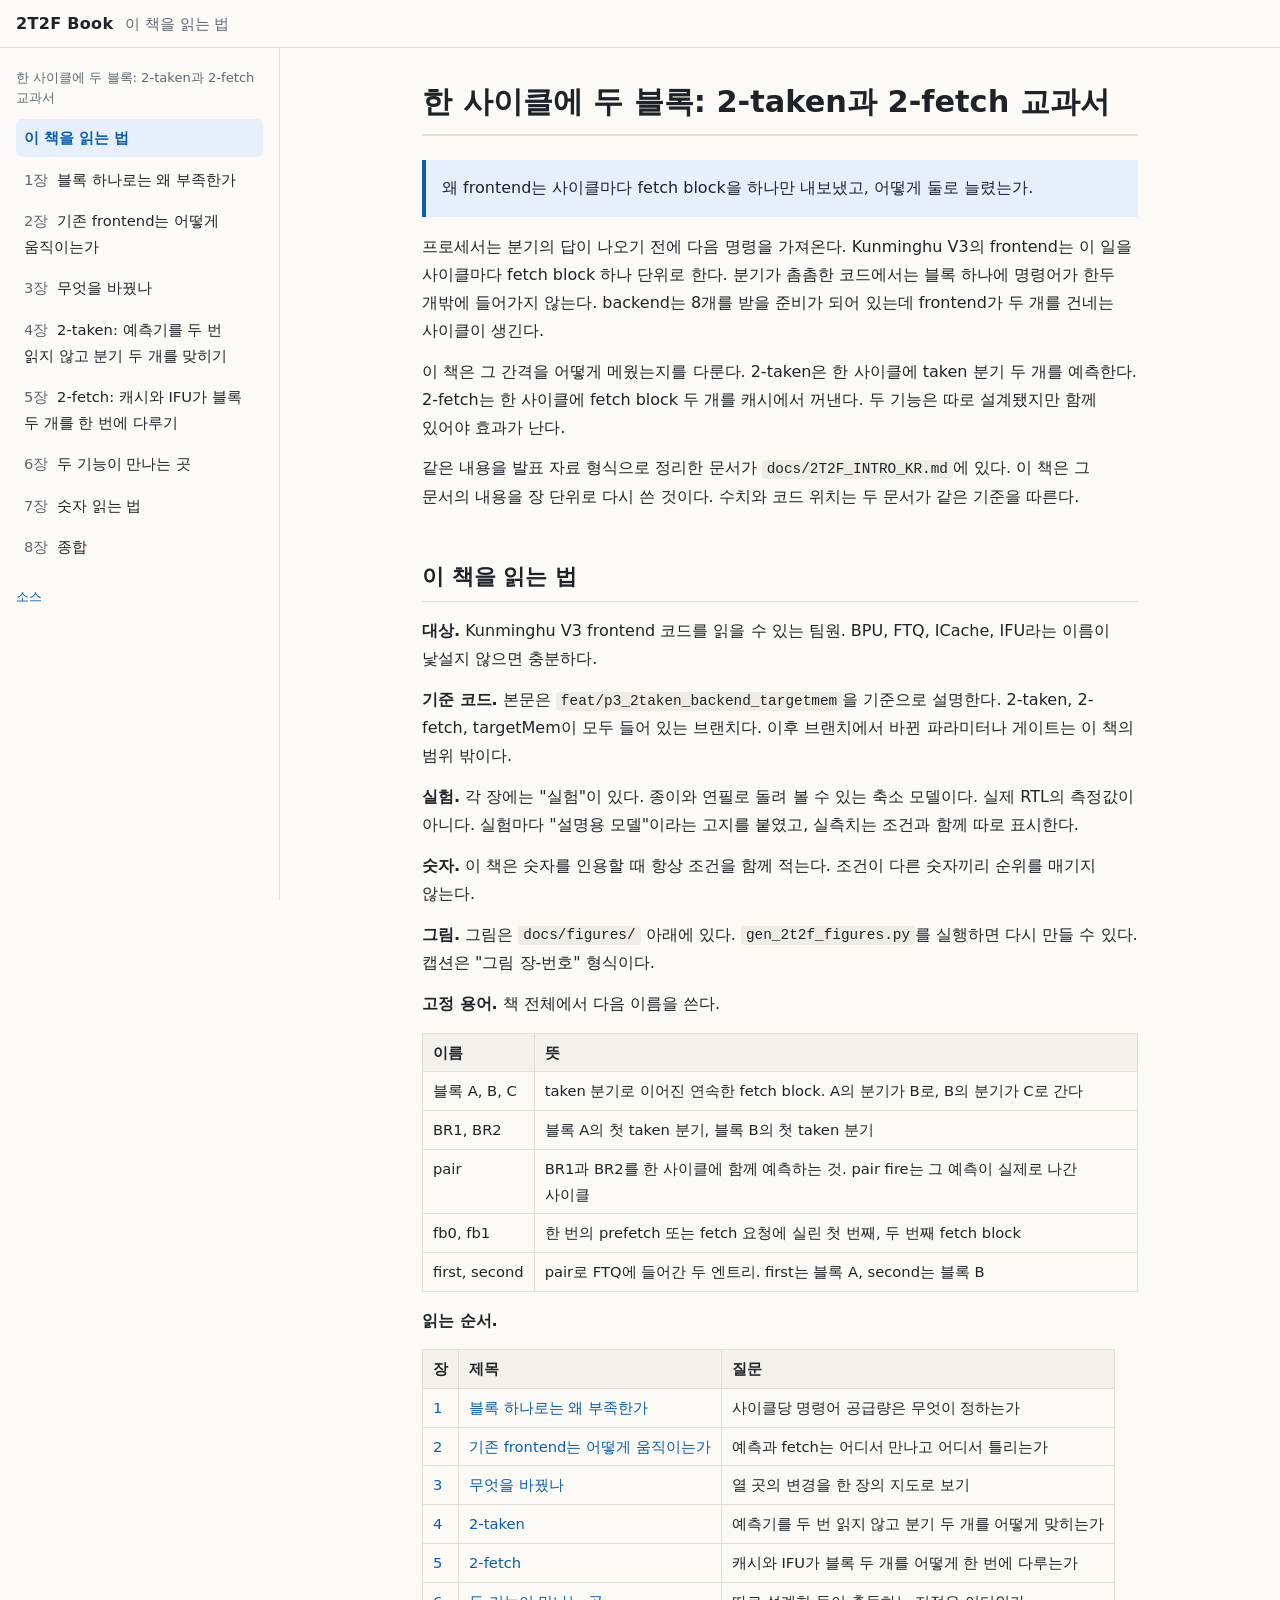
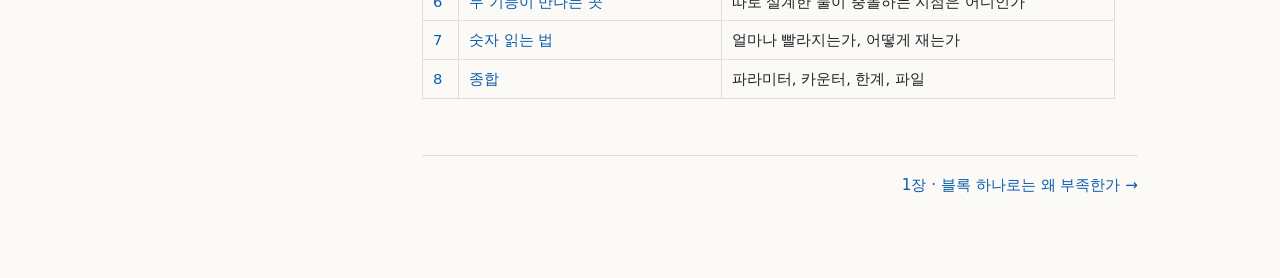
==== index.html @ 53d080ed "Add the 2T2F textbook as a static site Chapters are split from a single Markdown source and rendered" ====
<!doctype html>
<html lang="ko">
<head>
<meta charset="utf-8">
<meta name="viewport" content="width=device-width, initial-scale=1">
<title>2T2F Book · 한 사이클에 두 블록: 2-taken과 2-fetch 교과서</title>
<meta name="description" content="한 사이클에 두 블록: 2-taken과 2-fetch 교과서">
<link rel="stylesheet" href="assets/book.css">
</head>
<body>
<header class="top">
  <button class="menu" aria-label="목차" onclick="document.body.classList.toggle('nav-open')">☰</button>
  <a class="brand" href="index.html">2T2F Book</a>
  <span class="topline">이 책을 읽는 법</span>
</header>
<div class="layout">
<nav class="side">
  <div class="side-title">한 사이클에 두 블록: 2-taken과 2-fetch 교과서</div>
  <ul><li><a href="index.html" class=cur>이 책을 읽는 법</a></li><li><a href="chapters/ch1.html"><span class="n">1장</span> 블록 하나로는 왜 부족한가</a></li><li><a href="chapters/ch2.html"><span class="n">2장</span> 기존 frontend는 어떻게 움직이는가</a></li><li><a href="chapters/ch3.html"><span class="n">3장</span> 무엇을 바꿨나</a></li><li><a href="chapters/ch4.html"><span class="n">4장</span> 2-taken: 예측기를 두 번 읽지 않고 분기 두 개를 맞히기</a></li><li><a href="chapters/ch5.html"><span class="n">5장</span> 2-fetch: 캐시와 IFU가 블록 두 개를 한 번에 다루기</a></li><li><a href="chapters/ch6.html"><span class="n">6장</span> 두 기능이 만나는 곳</a></li><li><a href="chapters/ch7.html"><span class="n">7장</span> 숫자 읽는 법</a></li><li><a href="chapters/ch8.html"><span class="n">8장</span> 종합</a></li></ul>
  <div class="side-foot"><a href="https://github.com/star007kdh-proj/2t2f-book">소스</a></div>
</nav>
<main class="content">
<h1>한 사이클에 두 블록: 2-taken과 2-fetch 교과서</h1>
<blockquote>
<p>왜 frontend는 사이클마다 fetch block을 하나만 내보냈고, 어떻게 둘로 늘렸는가.</p>
</blockquote>
<p>프로세서는 분기의 답이 나오기 전에 다음 명령을 가져온다. Kunminghu V3의 frontend는 이 일을 사이클마다 fetch block 하나 단위로 한다. 분기가 촘촘한 코드에서는 블록 하나에 명령어가 한두 개밖에 들어가지 않는다. backend는 8개를 받을 준비가 되어 있는데 frontend가 두 개를 건네는 사이클이 생긴다.</p>
<p>이 책은 그 간격을 어떻게 메웠는지를 다룬다. 2-taken은 한 사이클에 taken 분기 두 개를 예측한다. 2-fetch는 한 사이클에 fetch block 두 개를 캐시에서 꺼낸다. 두 기능은 따로 설계됐지만 함께 있어야 효과가 난다.</p>
<p>같은 내용을 발표 자료 형식으로 정리한 문서가 <code>docs/2T2F_INTRO_KR.md</code>에 있다. 이 책은 그 문서의 내용을 장 단위로 다시 쓴 것이다. 수치와 코드 위치는 두 문서가 같은 기준을 따른다.</p>
<h2>이 책을 읽는 법</h2>
<p><strong>대상.</strong> Kunminghu V3 frontend 코드를 읽을 수 있는 팀원. BPU, FTQ, ICache, IFU라는 이름이 낯설지 않으면 충분하다.</p>
<p><strong>기준 코드.</strong> 본문은 <code>feat/p3_2taken_backend_targetmem</code>을 기준으로 설명한다. 2-taken, 2-fetch, targetMem이 모두 들어 있는 브랜치다. 이후 브랜치에서 바뀐 파라미터나 게이트는 이 책의 범위 밖이다.</p>
<p><strong>실험.</strong> 각 장에는 "실험"이 있다. 종이와 연필로 돌려 볼 수 있는 축소 모델이다. 실제 RTL의 측정값이 아니다. 실험마다 "설명용 모델"이라는 고지를 붙였고, 실측치는 조건과 함께 따로 표시한다.</p>
<p><strong>숫자.</strong> 이 책은 숫자를 인용할 때 항상 조건을 함께 적는다. 조건이 다른 숫자끼리 순위를 매기지 않는다.</p>
<p><strong>그림.</strong> 그림은 <code>docs/figures/</code> 아래에 있다. <code>gen_2t2f_figures.py</code>를 실행하면 다시 만들 수 있다. 캡션은 "그림 장-번호" 형식이다.</p>
<p><strong>고정 용어.</strong> 책 전체에서 다음 이름을 쓴다.</p>
<table>
<thead>
<tr>
<th>이름</th>
<th>뜻</th>
</tr>
</thead>
<tbody>
<tr>
<td>블록 A, B, C</td>
<td>taken 분기로 이어진 연속한 fetch block. A의 분기가 B로, B의 분기가 C로 간다</td>
</tr>
<tr>
<td>BR1, BR2</td>
<td>블록 A의 첫 taken 분기, 블록 B의 첫 taken 분기</td>
</tr>
<tr>
<td>pair</td>
<td>BR1과 BR2를 한 사이클에 함께 예측하는 것. pair fire는 그 예측이 실제로 나간 사이클</td>
</tr>
<tr>
<td>fb0, fb1</td>
<td>한 번의 prefetch 또는 fetch 요청에 실린 첫 번째, 두 번째 fetch block</td>
</tr>
<tr>
<td>first, second</td>
<td>pair로 FTQ에 들어간 두 엔트리. first는 블록 A, second는 블록 B</td>
</tr>
</tbody>
</table>
<p><strong>읽는 순서.</strong></p>
<table>
<thead>
<tr>
<th>장</th>
<th>제목</th>
<th>질문</th>
</tr>
</thead>
<tbody>
<tr>
<td><a href="chapters/ch1.html">1</a></td>
<td><a href="chapters/ch1.html">블록 하나로는 왜 부족한가</a></td>
<td>사이클당 명령어 공급량은 무엇이 정하는가</td>
</tr>
<tr>
<td><a href="chapters/ch2.html">2</a></td>
<td><a href="chapters/ch2.html">기존 frontend는 어떻게 움직이는가</a></td>
<td>예측과 fetch는 어디서 만나고 어디서 틀리는가</td>
</tr>
<tr>
<td><a href="chapters/ch3.html">3</a></td>
<td><a href="chapters/ch3.html">무엇을 바꿨나</a></td>
<td>열 곳의 변경을 한 장의 지도로 보기</td>
</tr>
<tr>
<td><a href="chapters/ch4.html">4</a></td>
<td><a href="chapters/ch4.html">2-taken</a></td>
<td>예측기를 두 번 읽지 않고 분기 두 개를 어떻게 맞히는가</td>
</tr>
<tr>
<td><a href="chapters/ch5.html">5</a></td>
<td><a href="chapters/ch5.html">2-fetch</a></td>
<td>캐시와 IFU가 블록 두 개를 어떻게 한 번에 다루는가</td>
</tr>
<tr>
<td><a href="chapters/ch6.html">6</a></td>
<td><a href="chapters/ch6.html">두 기능이 만나는 곳</a></td>
<td>따로 설계한 둘이 충돌하는 지점은 어디인가</td>
</tr>
<tr>
<td><a href="chapters/ch7.html">7</a></td>
<td><a href="chapters/ch7.html">숫자 읽는 법</a></td>
<td>얼마나 빨라지는가, 어떻게 재는가</td>
</tr>
<tr>
<td><a href="chapters/ch8.html">8</a></td>
<td><a href="chapters/ch8.html">종합</a></td>
<td>파라미터, 카운터, 한계, 파일</td>
</tr>
</tbody>
</table>
<div class="prevnext"><a class="next" href="chapters/ch1.html">1장 · 블록 하나로는 왜 부족한가 →</a></div>
</main>
</div>
<script src="assets/book.js"></script>
</body>
</html>
---- assets/book.css ----
:root {
  --bg: #fbfaf7;
  --fg: #1f2328;
  --muted: #5f6670;
  --line: #e2ded6;
  --accent: #0b5cad;
  --accent-soft: #e6effa;
  --box: #f3f1ec;
  --warn: #8a5a00;
  --warn-bg: #fff6e0;
  --code-bg: #eeece6;
  --side-w: 280px;
  --content-w: 780px;
  color-scheme: light dark;
}
@media (prefers-color-scheme: dark) {
  :root:not([data-theme="light"]) {
    --bg: #15171b;
    --fg: #e6e6e6;
    --muted: #9aa3ad;
    --line: #2d313a;
    --accent: #6fb0ff;
    --accent-soft: #16263a;
    --box: #1d2026;
    --warn: #f0c060;
    --warn-bg: #2a2412;
    --code-bg: #23262d;
  }
}
:root[data-theme="dark"] {
  --bg: #15171b; --fg: #e6e6e6; --muted: #9aa3ad; --line: #2d313a; --accent: #6fb0ff;
  --accent-soft: #16263a; --box: #1d2026; --warn: #f0c060; --warn-bg: #2a2412; --code-bg: #23262d;
}

* { box-sizing: border-box; }
html { font-size: 16px; }
body {
  margin: 0;
  background: var(--bg);
  color: var(--fg);
  font-family: "Noto Sans KR", "Apple SD Gothic Neo", "Malgun Gothic", "Segoe UI", system-ui, sans-serif;
  line-height: 1.75;
  word-break: keep-all;
}
a { color: var(--accent); text-decoration: none; }
a:hover { text-decoration: underline; }
code, pre {
  font-family: "JetBrains Mono", Consolas, "D2Coding", monospace;
  font-size: 0.9em;
}
code { background: var(--code-bg); padding: 0.1em 0.35em; border-radius: 4px; }
pre { background: var(--code-bg); padding: 12px 14px; border-radius: 6px; overflow-x: auto; }
pre code { background: none; padding: 0; }

/* top bar */
.top {
  position: sticky; top: 0; z-index: 10;
  display: flex; align-items: center; gap: 12px;
  height: 48px; padding: 0 16px;
  background: var(--bg); border-bottom: 1px solid var(--line);
}
.top .brand { font-weight: 700; color: var(--fg); letter-spacing: 0.02em; }
.top .topline { color: var(--muted); font-size: 0.92rem; overflow: hidden; text-overflow: ellipsis; white-space: nowrap; }
.top .menu { display: none; background: none; border: 1px solid var(--line); border-radius: 6px; padding: 2px 8px; color: var(--fg); font-size: 1rem; }

/* layout */
.layout { display: flex; min-height: calc(100vh - 48px); }
.side {
  width: var(--side-w); flex: 0 0 var(--side-w);
  position: sticky; top: 48px; height: calc(100vh - 48px); overflow-y: auto;
  padding: 20px 16px 24px; border-right: 1px solid var(--line);
  font-size: 0.92rem;
}
.side-title { color: var(--muted); font-size: 0.82rem; margin-bottom: 12px; line-height: 1.5; }
.side ul { list-style: none; margin: 0; padding: 0; }
.side li a { display: block; padding: 6px 8px; border-radius: 6px; color: var(--fg); }
.side li a .n { color: var(--muted); font-variant-numeric: tabular-nums; margin-right: 4px; }
.side li a:hover { background: var(--box); text-decoration: none; }
.side li a.cur { background: var(--accent-soft); color: var(--accent); font-weight: 600; }
.side-foot { margin-top: 20px; color: var(--muted); font-size: 0.82rem; }
.content {
  flex: 1 1 auto; min-width: 0;
  max-width: var(--content-w);
  padding: 28px 32px 80px;
  margin: 0 auto;
}

/* typography */
h1 { font-size: 1.9rem; line-height: 1.3; margin: 0.2em 0 0.8em; padding-bottom: 0.4em; border-bottom: 2px solid var(--line); }
h2 { font-size: 1.35rem; margin: 2.2em 0 0.7em; padding-bottom: 0.25em; border-bottom: 1px solid var(--line); }
h3 { font-size: 1.1rem; margin: 1.8em 0 0.5em; }
p { margin: 0.8em 0; }
blockquote { margin: 1em 0; padding: 0.6em 1em; border-left: 4px solid var(--accent); background: var(--accent-soft); color: var(--fg); }
blockquote p { margin: 0.3em 0; }
ul, ol { padding-left: 1.5em; }
li { margin: 0.25em 0; }
hr { border: 0; border-top: 1px solid var(--line); margin: 2em 0; }
img { max-width: 100%; height: auto; display: block; margin: 1.2em auto 0.4em; border: 1px solid var(--line); border-radius: 6px; background: #fff; }
img + p { color: var(--muted); font-size: 0.9rem; margin-top: 0.3em; }

table { border-collapse: collapse; width: 100%; margin: 1em 0; font-size: 0.92rem; display: block; overflow-x: auto; }
th, td { border: 1px solid var(--line); padding: 6px 10px; text-align: left; vertical-align: top; }
th { background: var(--box); font-weight: 600; }
td:first-child, th:first-child { white-space: nowrap; }

details { margin: 1em 0; padding: 0.6em 1em; background: var(--box); border-radius: 6px; }
summary { cursor: pointer; font-weight: 600; }
details ol { margin-bottom: 0.4em; }

.prevnext { display: flex; justify-content: space-between; gap: 12px; margin-top: 56px; padding-top: 16px; border-top: 1px solid var(--line); font-size: 0.95rem; }
.prevnext .next { margin-left: auto; }

/* learning goals / key takeaways: emphasise via first strong paragraph */
p > strong:only-child { color: var(--fg); }

/* widgets */
.widget {
  margin: 1.2em 0; padding: 16px 18px;
  border: 1px solid var(--line); border-radius: 8px; background: var(--box);
}
.widget .w-title { font-weight: 700; margin-bottom: 8px; display: flex; align-items: baseline; gap: 8px; }
.widget .w-title .tag { font-size: 0.72rem; font-weight: 600; color: var(--accent); background: var(--accent-soft); padding: 1px 7px; border-radius: 10px; }
.widget .row { display: flex; flex-wrap: wrap; gap: 10px 22px; align-items: center; margin: 6px 0; }
.widget label { display: inline-flex; align-items: center; gap: 8px; font-size: 0.92rem; }
.widget input[type=range] { width: 160px; }
.widget select, .widget input[type=number] { font: inherit; font-size: 0.9rem; padding: 2px 6px; background: var(--bg); color: var(--fg); border: 1px solid var(--line); border-radius: 4px; }
.widget button { font: inherit; font-size: 0.88rem; padding: 4px 10px; border: 1px solid var(--line); border-radius: 6px; background: var(--bg); color: var(--fg); cursor: pointer; }
.widget button:hover { border-color: var(--accent); color: var(--accent); }
.widget button.primary { background: var(--accent); color: #fff; border-color: var(--accent); }
.widget .out { display: grid; grid-template-columns: repeat(auto-fit, minmax(150px, 1fr)); gap: 8px; margin-top: 10px; }
.widget .stat { background: var(--bg); border: 1px solid var(--line); border-radius: 6px; padding: 8px 10px; }
.widget .stat .k { font-size: 0.78rem; color: var(--muted); }
.widget .stat .v { font-size: 1.25rem; font-weight: 700; font-variant-numeric: tabular-nums; }
.widget .stat .v small { font-size: 0.8rem; font-weight: 500; color: var(--muted); margin-left: 3px; }
.widget .stat.ok .v { color: #1b7f3a; }
.widget .stat.no .v { color: #b3261e; }
.widget .note { font-size: 0.82rem; color: var(--muted); margin-top: 8px; }
.widget table { font-size: 0.86rem; margin: 8px 0 0; display: table; }
.widget td, .widget th { padding: 3px 8px; }
.widget .log { max-height: 220px; overflow-y: auto; }
.widget .ring { display: flex; gap: 4px; margin: 8px 0; flex-wrap: wrap; }
.widget .cell { width: 44px; height: 44px; border: 1px solid var(--line); border-radius: 6px; display: flex; align-items: center; justify-content: center; font-family: monospace; font-size: 0.85rem; background: var(--bg); position: relative; }
.widget .cell.ptr { border-color: var(--accent); box-shadow: inset 0 0 0 2px var(--accent); }
.widget .cell.meta { outline: 2px dashed var(--warn); outline-offset: 2px; }
.widget .cell .idx { position: absolute; top: -16px; font-size: 0.68rem; color: var(--muted); font-family: inherit; }
.widget .cell.br1 { background: #dbeafe; color: #000; }
.widget .cell.br2 { background: #fde68a; color: #000; }
.widget .bars { display: flex; gap: 6px; align-items: flex-end; height: 120px; margin: 10px 0 4px; }
.widget .bar { flex: 1; background: var(--accent); border-radius: 4px 4px 0 0; position: relative; min-width: 24px; opacity: 0.85; }
.widget .bar.base { background: var(--muted); }
.widget .bar span { position: absolute; top: -20px; left: 0; right: 0; text-align: center; font-size: 0.75rem; }
.widget .barlab { display: flex; gap: 6px; font-size: 0.72rem; color: var(--muted); }
.widget .barlab div { flex: 1; text-align: center; min-width: 24px; }
.widget .lineviz { display: flex; gap: 3px; margin: 8px 0; }
.widget .ln { flex: 1; height: 34px; border: 1px solid var(--line); border-radius: 4px; position: relative; font-size: 0.7rem; color: var(--muted); display: flex; align-items: flex-end; justify-content: center; background: var(--bg); }
.widget .ln.odd { background: repeating-linear-gradient(45deg, transparent 0 6px, var(--box) 6px 12px); }
.widget .ln .fb { position: absolute; top: 4px; height: 12px; border-radius: 3px; left: 15%; right: 15%; }
.widget .ln .fb0 { background: #3b82f6; }
.widget .ln .fb1 { background: #f59e0b; top: 18px; }

@media (max-width: 900px) {
  .top .menu { display: inline-block; }
  .top .topline { display: none; }
  .side { position: fixed; left: 0; top: 48px; transform: translateX(-100%); transition: transform 0.2s; background: var(--bg); z-index: 9; }
  body.nav-open .side { transform: none; }
  .content { padding: 20px 16px 60px; }
  h1 { font-size: 1.55rem; }
}
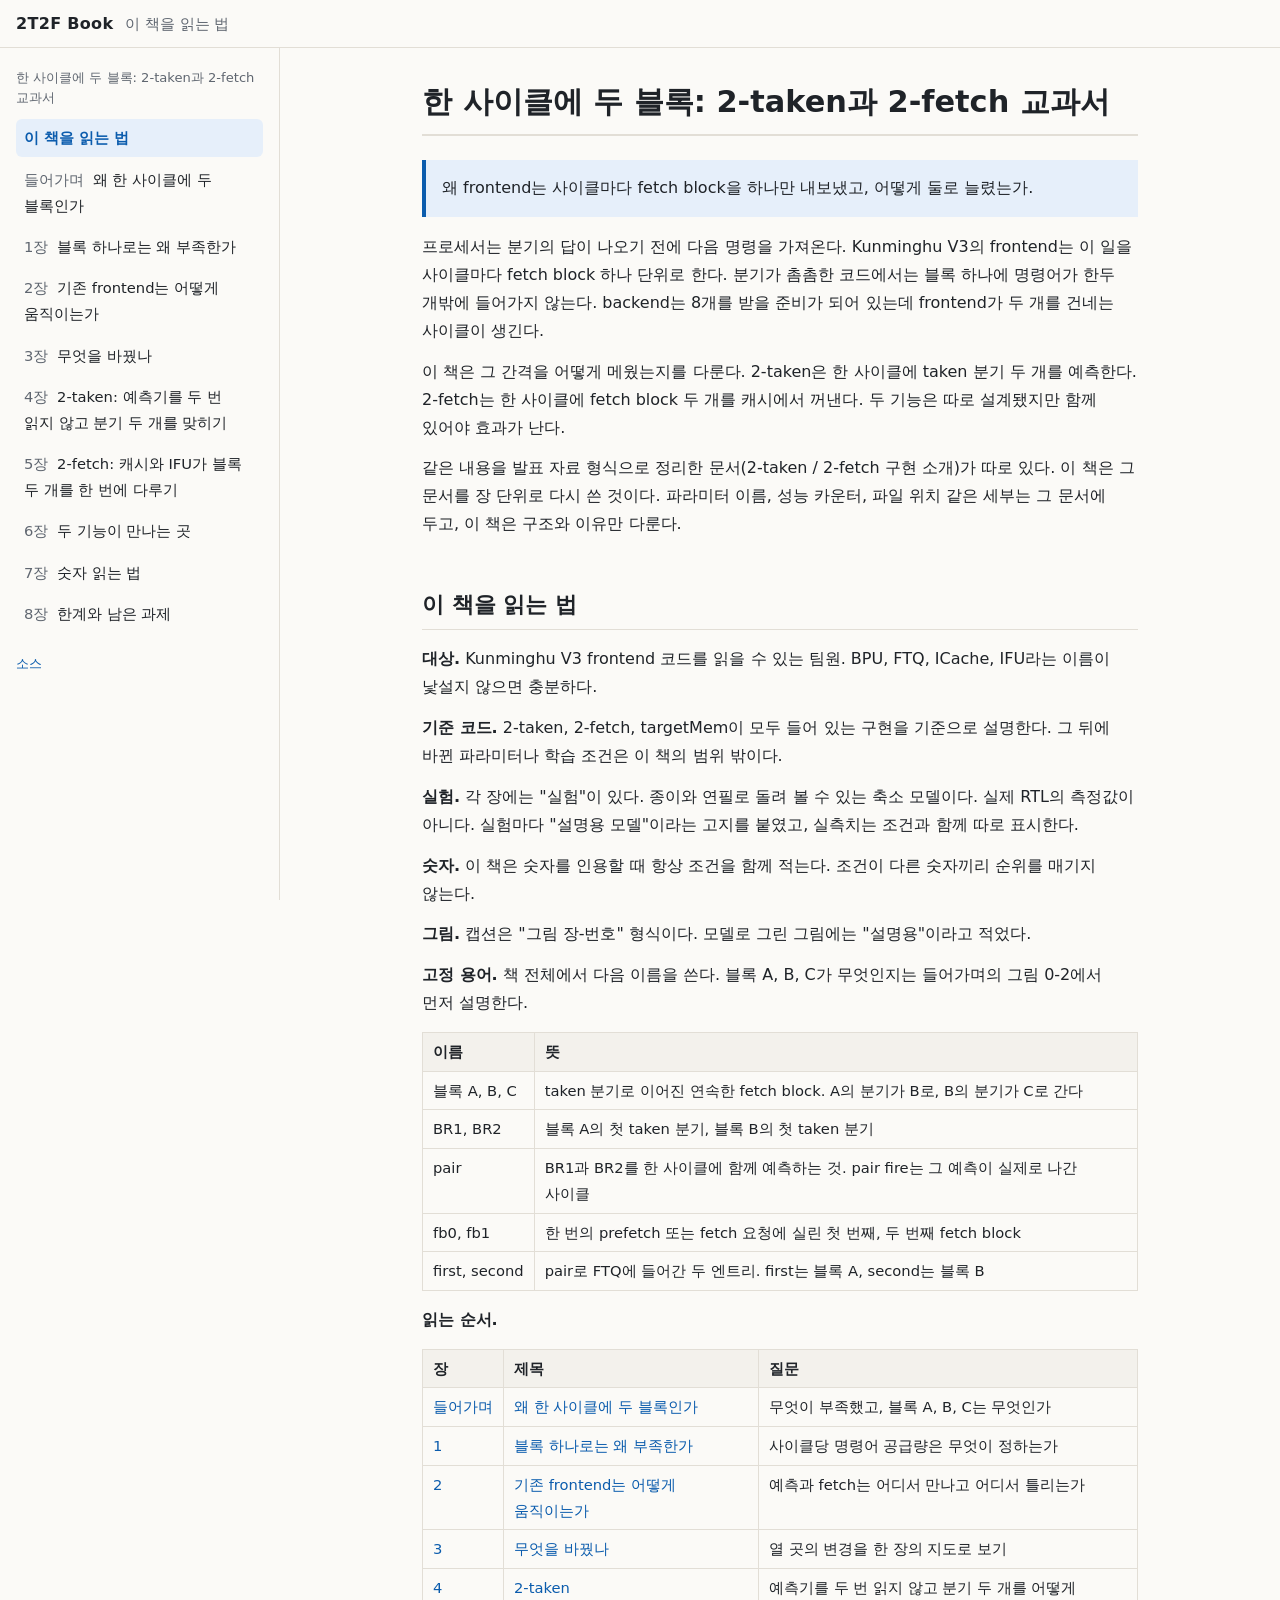
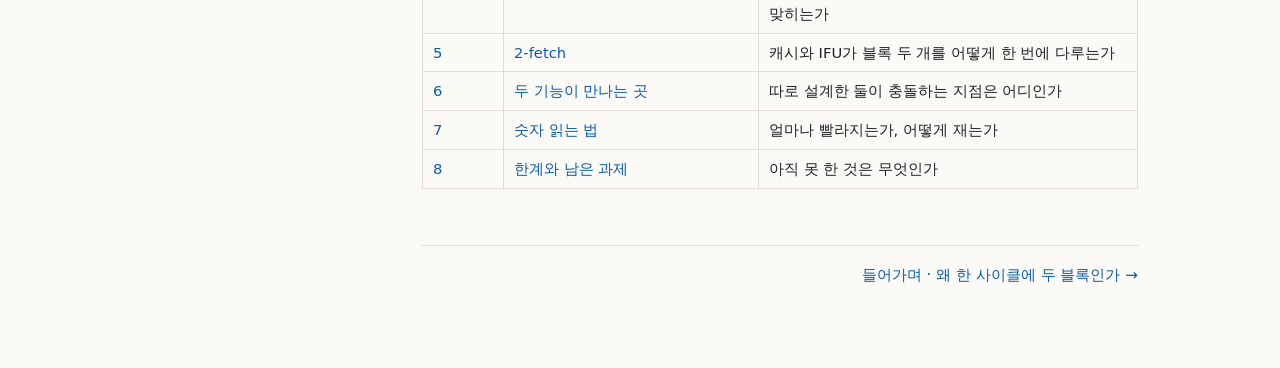
==== commit 70f82940: "Add the motivation chapter and drop implementation-level detail A new opening chapter argues why two" ====
--- a/index.html
+++ b/index.html
@@ -16,8 +16,8 @@
 <div class="layout">
 <nav class="side">
   <div class="side-title">한 사이클에 두 블록: 2-taken과 2-fetch 교과서</div>
-  <ul><li><a href="index.html" class=cur>이 책을 읽는 법</a></li><li><a href="chapters/ch1.html"><span class="n">1장</span> 블록 하나로는 왜 부족한가</a></li><li><a href="chapters/ch2.html"><span class="n">2장</span> 기존 frontend는 어떻게 움직이는가</a></li><li><a href="chapters/ch3.html"><span class="n">3장</span> 무엇을 바꿨나</a></li><li><a href="chapters/ch4.html"><span class="n">4장</span> 2-taken: 예측기를 두 번 읽지 않고 분기 두 개를 맞히기</a></li><li><a href="chapters/ch5.html"><span class="n">5장</span> 2-fetch: 캐시와 IFU가 블록 두 개를 한 번에 다루기</a></li><li><a href="chapters/ch6.html"><span class="n">6장</span> 두 기능이 만나는 곳</a></li><li><a href="chapters/ch7.html"><span class="n">7장</span> 숫자 읽는 법</a></li><li><a href="chapters/ch8.html"><span class="n">8장</span> 종합</a></li></ul>
-  <div class="side-foot"><a href="https://github.com/star007kdh-proj/2t2f-book">소스</a></div>
+  <ul><li><a href="index.html" class=cur>이 책을 읽는 법</a></li><li><a href="chapters/ch0.html"><span class="n">들어가며</span> 왜 한 사이클에 두 블록인가</a></li><li><a href="chapters/ch1.html"><span class="n">1장</span> 블록 하나로는 왜 부족한가</a></li><li><a href="chapters/ch2.html"><span class="n">2장</span> 기존 frontend는 어떻게 움직이는가</a></li><li><a href="chapters/ch3.html"><span class="n">3장</span> 무엇을 바꿨나</a></li><li><a href="chapters/ch4.html"><span class="n">4장</span> 2-taken: 예측기를 두 번 읽지 않고 분기 두 개를 맞히기</a></li><li><a href="chapters/ch5.html"><span class="n">5장</span> 2-fetch: 캐시와 IFU가 블록 두 개를 한 번에 다루기</a></li><li><a href="chapters/ch6.html"><span class="n">6장</span> 두 기능이 만나는 곳</a></li><li><a href="chapters/ch7.html"><span class="n">7장</span> 숫자 읽는 법</a></li><li><a href="chapters/ch8.html"><span class="n">8장</span> 한계와 남은 과제</a></li></ul>
+  <div class="side-foot"><a href="https://github.com/star007kdh-proj/2T2F-book">소스</a></div>
 </nav>
 <main class="content">
 <h1>한 사이클에 두 블록: 2-taken과 2-fetch 교과서</h1>
@@ -26,14 +26,14 @@
 </blockquote>
 <p>프로세서는 분기의 답이 나오기 전에 다음 명령을 가져온다. Kunminghu V3의 frontend는 이 일을 사이클마다 fetch block 하나 단위로 한다. 분기가 촘촘한 코드에서는 블록 하나에 명령어가 한두 개밖에 들어가지 않는다. backend는 8개를 받을 준비가 되어 있는데 frontend가 두 개를 건네는 사이클이 생긴다.</p>
 <p>이 책은 그 간격을 어떻게 메웠는지를 다룬다. 2-taken은 한 사이클에 taken 분기 두 개를 예측한다. 2-fetch는 한 사이클에 fetch block 두 개를 캐시에서 꺼낸다. 두 기능은 따로 설계됐지만 함께 있어야 효과가 난다.</p>
-<p>같은 내용을 발표 자료 형식으로 정리한 문서가 <code>docs/2T2F_INTRO_KR.md</code>에 있다. 이 책은 그 문서의 내용을 장 단위로 다시 쓴 것이다. 수치와 코드 위치는 두 문서가 같은 기준을 따른다.</p>
+<p>같은 내용을 발표 자료 형식으로 정리한 문서(2-taken / 2-fetch 구현 소개)가 따로 있다. 이 책은 그 문서를 장 단위로 다시 쓴 것이다. 파라미터 이름, 성능 카운터, 파일 위치 같은 세부는 그 문서에 두고, 이 책은 구조와 이유만 다룬다.</p>
 <h2>이 책을 읽는 법</h2>
 <p><strong>대상.</strong> Kunminghu V3 frontend 코드를 읽을 수 있는 팀원. BPU, FTQ, ICache, IFU라는 이름이 낯설지 않으면 충분하다.</p>
-<p><strong>기준 코드.</strong> 본문은 <code>feat/p3_2taken_backend_targetmem</code>을 기준으로 설명한다. 2-taken, 2-fetch, targetMem이 모두 들어 있는 브랜치다. 이후 브랜치에서 바뀐 파라미터나 게이트는 이 책의 범위 밖이다.</p>
+<p><strong>기준 코드.</strong> 2-taken, 2-fetch, targetMem이 모두 들어 있는 구현을 기준으로 설명한다. 그 뒤에 바뀐 파라미터나 학습 조건은 이 책의 범위 밖이다.</p>
 <p><strong>실험.</strong> 각 장에는 "실험"이 있다. 종이와 연필로 돌려 볼 수 있는 축소 모델이다. 실제 RTL의 측정값이 아니다. 실험마다 "설명용 모델"이라는 고지를 붙였고, 실측치는 조건과 함께 따로 표시한다.</p>
 <p><strong>숫자.</strong> 이 책은 숫자를 인용할 때 항상 조건을 함께 적는다. 조건이 다른 숫자끼리 순위를 매기지 않는다.</p>
-<p><strong>그림.</strong> 그림은 <code>docs/figures/</code> 아래에 있다. <code>gen_2t2f_figures.py</code>를 실행하면 다시 만들 수 있다. 캡션은 "그림 장-번호" 형식이다.</p>
-<p><strong>고정 용어.</strong> 책 전체에서 다음 이름을 쓴다.</p>
+<p><strong>그림.</strong> 캡션은 "그림 장-번호" 형식이다. 모델로 그린 그림에는 "설명용"이라고 적었다.</p>
+<p><strong>고정 용어.</strong> 책 전체에서 다음 이름을 쓴다. 블록 A, B, C가 무엇인지는 들어가며의 그림 0-2에서 먼저 설명한다.</p>
 <table>
 <thead>
 <tr>
@@ -75,6 +75,11 @@
 </thead>
 <tbody>
 <tr>
+<td><a href="chapters/ch0.html">들어가며</a></td>
+<td><a href="chapters/ch0.html">왜 한 사이클에 두 블록인가</a></td>
+<td>무엇이 부족했고, 블록 A, B, C는 무엇인가</td>
+</tr>
+<tr>
 <td><a href="chapters/ch1.html">1</a></td>
 <td><a href="chapters/ch1.html">블록 하나로는 왜 부족한가</a></td>
 <td>사이클당 명령어 공급량은 무엇이 정하는가</td>
@@ -111,12 +116,12 @@
 </tr>
 <tr>
 <td><a href="chapters/ch8.html">8</a></td>
-<td><a href="chapters/ch8.html">종합</a></td>
-<td>파라미터, 카운터, 한계, 파일</td>
+<td><a href="chapters/ch8.html">한계와 남은 과제</a></td>
+<td>아직 못 한 것은 무엇인가</td>
 </tr>
 </tbody>
 </table>
-<div class="prevnext"><a class="next" href="chapters/ch1.html">1장 · 블록 하나로는 왜 부족한가 →</a></div>
+<div class="prevnext"><a class="next" href="chapters/ch0.html">들어가며 · 왜 한 사이클에 두 블록인가 →</a></div>
 </main>
 </div>
 <script src="assets/book.js"></script>
